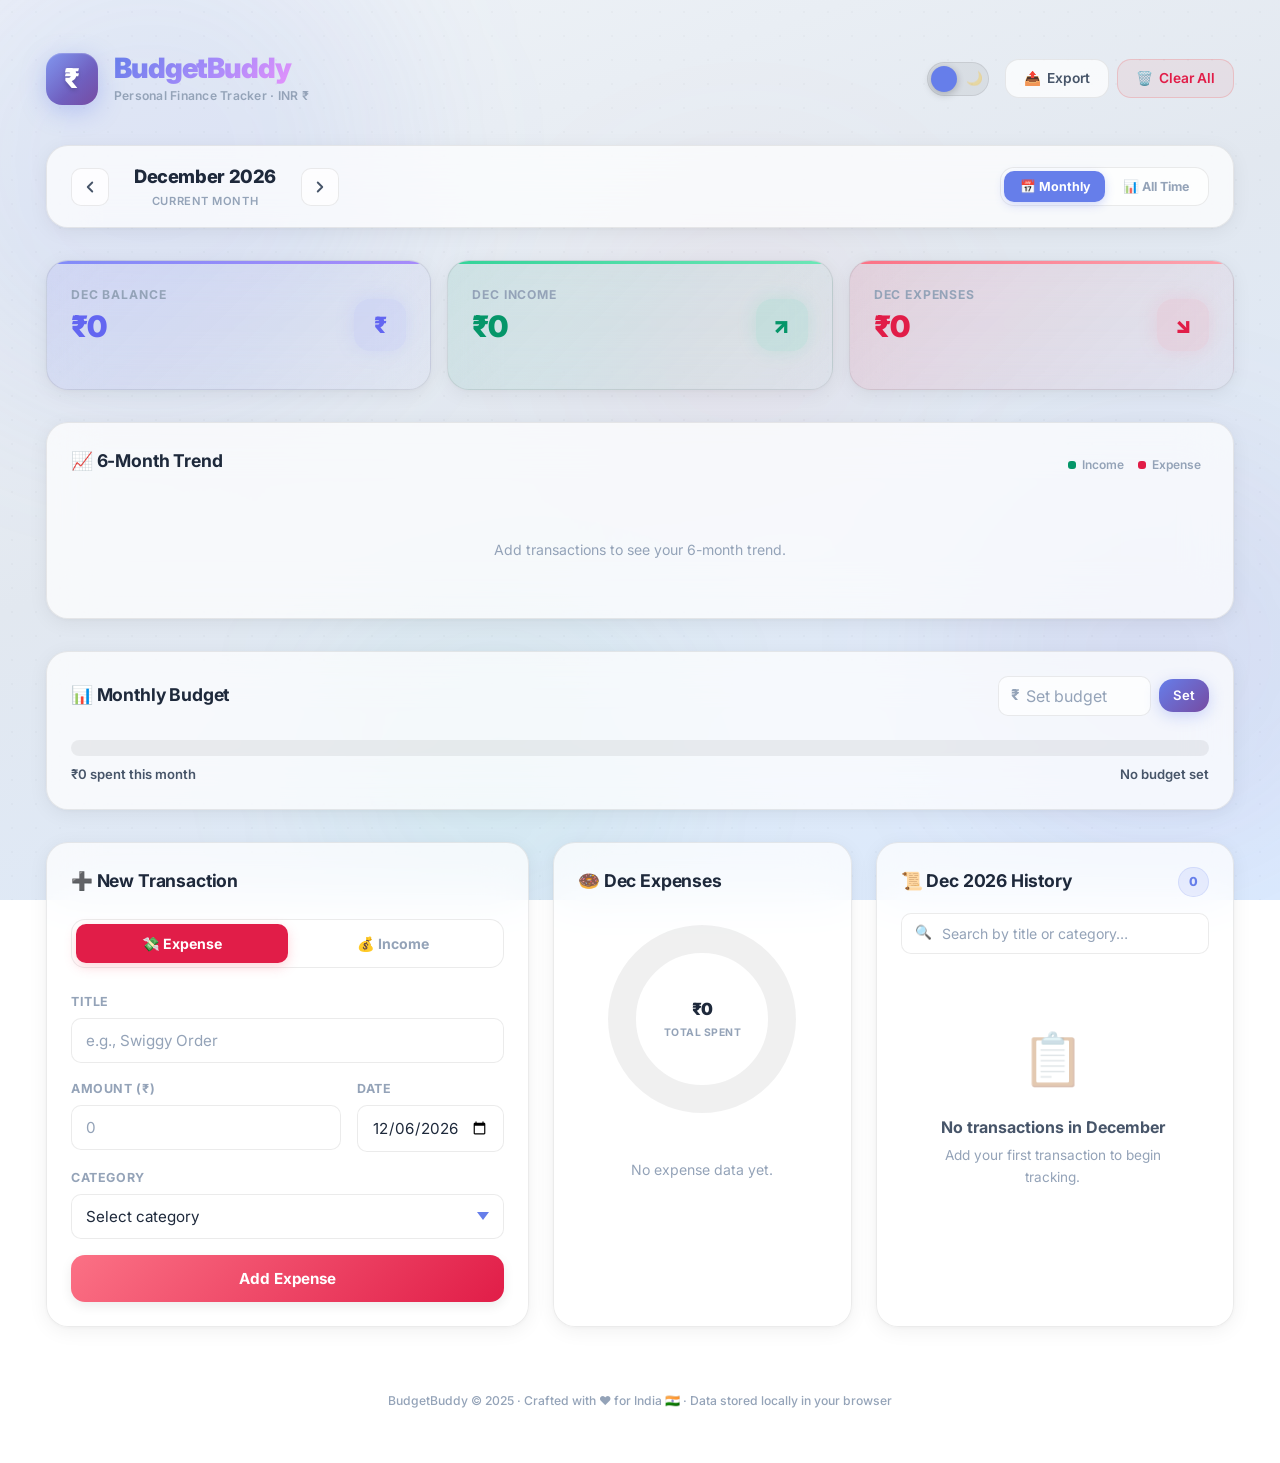
==== index.html @ b24fbd58 "Add files via upload" ====
<!DOCTYPE html>
<html lang="en" data-theme="dark">
<head>
  <meta charset="UTF-8">
  <meta name="viewport" content="width=device-width, initial-scale=1.0">
  <meta name="description" content="BudgetBuddy – Premium INR Budget Tracker with monthly tracking.">
  <meta name="theme-color" content="#0a0a1a">
  <title>BudgetBuddy — INR Budget &amp; Expenditure Tracker</title>
  <link rel="icon" href="data:image/svg+xml,<svg xmlns='http://www.w3.org/2000/svg' viewBox='0 0 100 100'><text y='.9em' font-size='90'>₹</text></svg>">
  <link rel="preconnect" href="https://fonts.googleapis.com">
  <link rel="preconnect" href="https://fonts.gstatic.com" crossorigin>
  <link href="https://fonts.googleapis.com/css2?family=Inter:wght@400;500;600;700;800;900&display=swap" rel="stylesheet">
  <link rel="stylesheet" href="styles.css">
</head>
<body>

  <!-- Ambient Orbs -->
  <div class="bg-effects" aria-hidden="true">
    <div class="orb orb-1"></div>
    <div class="orb orb-2"></div>
    <div class="orb orb-3"></div>
    <div class="orb orb-4"></div>
  </div>

  <!-- Toasts -->
  <div id="toast-container" class="toast-container" aria-live="polite"></div>

  <!-- Confirm Modal -->
  <div id="confirm-modal" class="modal-overlay hidden" role="dialog" aria-modal="true" aria-labelledby="confirm-title">
    <div class="modal-card">
      <div class="modal-icon" aria-hidden="true">⚠️</div>
      <h3 id="confirm-title" class="modal-title">Are you sure?</h3>
      <p id="confirm-message" class="modal-message"></p>
      <div class="modal-actions">
        <button id="confirm-cancel" class="btn btn-ghost">Cancel</button>
        <button id="confirm-ok" class="btn btn-danger">Yes, Confirm</button>
      </div>
    </div>
  </div>

  <!-- Budget Alert Banner -->
  <div id="budget-alert-banner" class="budget-alert-banner hidden" role="alert">
    <div class="alert-content">
      <span class="alert-icon" aria-hidden="true">🔔</span>
      <div class="alert-text">
        <p class="alert-primary" id="alert-primary-text"></p>
        <p class="alert-secondary" id="alert-secondary-text"></p>
      </div>
      <button class="alert-close" id="alert-close" aria-label="Dismiss">✕</button>
    </div>
    <div class="alert-progress" id="alert-progress"></div>
  </div>

  <!-- ===== APP ===== -->
  <div class="app">

    <!-- Header -->
    <header class="header">
      <div class="header-brand">
        <div class="brand-logo" aria-hidden="true"><span class="brand-rupee">₹</span></div>
        <div>
          <h1 class="brand-name">BudgetBuddy</h1>
          <p class="brand-tagline">Personal Finance Tracker · INR ₹</p>
        </div>
      </div>
      <div class="header-controls">
        <button class="theme-toggle" id="theme-toggle" aria-label="Switch to light mode" title="Toggle theme">
          <span class="theme-toggle-icon sun-icon" aria-hidden="true">☀️</span>
          <span class="theme-toggle-icon moon-icon" aria-hidden="true">🌙</span>
          <span class="theme-toggle-thumb"></span>
        </button>
        <div class="header-actions">
          <button id="btn-export" class="btn btn-outline" title="Export CSV">
            <span aria-hidden="true">📤</span><span class="btn-label">Export</span>
          </button>
          <button id="btn-clear" class="btn btn-danger-outline" title="Clear all">
            <span aria-hidden="true">🗑️</span><span class="btn-label">Clear All</span>
          </button>
        </div>
      </div>
    </header>

    <!-- ===== Month Navigator ===== -->
    <section class="month-nav glass-card" aria-label="Month Navigation">
      <div class="month-nav-row">
        <button class="month-arrow" id="month-prev" aria-label="Previous month">
          <svg width="18" height="18" viewBox="0 0 24 24" fill="none" stroke="currentColor" stroke-width="2.5" stroke-linecap="round" stroke-linejoin="round"><polyline points="15 18 9 12 15 6"/></svg>
        </button>
        <div class="month-display">
          <span class="month-label" id="month-label">January 2025</span>
          <span class="month-sub" id="month-sub">Viewing this month</span>
        </div>
        <button class="month-arrow" id="month-next" aria-label="Next month">
          <svg width="18" height="18" viewBox="0 0 24 24" fill="none" stroke="currentColor" stroke-width="2.5" stroke-linecap="round" stroke-linejoin="round"><polyline points="9 18 15 12 9 6"/></svg>
        </button>
      </div>
      <div class="view-toggle" role="radiogroup" aria-label="View mode">
        <button class="view-btn" data-view="month" role="radio" aria-checked="true">
          📅 Monthly
        </button>
        <button class="view-btn" data-view="all" role="radio" aria-checked="false">
          📊 All Time
        </button>
        <div class="view-slider" id="view-slider"></div>
      </div>
    </section>

    <!-- ===== Dashboard ===== -->
    <section class="dashboard" aria-label="Financial Summary">
      <article class="summary-card card-balance">
        <div class="card-accent"></div>
        <div class="summary-content">
          <span class="summary-label" id="lbl-balance">Balance</span>
          <span class="summary-amount balance-amount" id="total-balance">₹0</span>
          <span class="summary-comparison" id="cmp-balance"></span>
        </div>
        <div class="summary-icon" aria-hidden="true">
          <span class="icon-glow balance-glow">₹</span>
        </div>
      </article>
      <article class="summary-card card-income">
        <div class="card-accent"></div>
        <div class="summary-content">
          <span class="summary-label" id="lbl-income">Income</span>
          <span class="summary-amount income-amount" id="total-income">₹0</span>
          <span class="summary-comparison" id="cmp-income"></span>
        </div>
        <div class="summary-icon" aria-hidden="true">
          <span class="icon-glow income-glow">↗</span>
        </div>
      </article>
      <article class="summary-card card-expense">
        <div class="card-accent"></div>
        <div class="summary-content">
          <span class="summary-label" id="lbl-expense">Expenses</span>
          <span class="summary-amount expense-amount" id="total-expenses">₹0</span>
          <span class="summary-comparison" id="cmp-expense"></span>
        </div>
        <div class="summary-icon" aria-hidden="true">
          <span class="icon-glow expense-glow">↘</span>
        </div>
      </article>
    </section>

    <!-- ===== 6-Month Overview Chart ===== -->
    <section class="overview-section glass-card" aria-label="6-Month Overview">
      <div class="overview-header">
        <h2 class="section-title">📈 6-Month Trend</h2>
        <div class="overview-legend-inline">
          <span class="ov-legend-dot ov-income-dot"></span><span class="ov-legend-text">Income</span>
          <span class="ov-legend-dot ov-expense-dot"></span><span class="ov-legend-text">Expense</span>
        </div>
      </div>
      <div class="overview-chart" id="overview-chart">
        <!-- Rendered by JS -->
      </div>
      <div class="overview-empty hidden" id="overview-empty">
        <p>Add transactions to see your 6-month trend.</p>
      </div>
    </section>

    <!-- ===== Budget Tracker ===== -->
    <section class="budget-tracker glass-card" aria-label="Monthly Budget">
      <div class="budget-header">
        <h2 class="section-title">📊 Monthly Budget</h2>
        <div class="budget-setter">
          <div class="input-with-prefix">
            <span class="input-prefix">₹</span>
            <input type="number" id="budget-input" placeholder="Set budget" min="0" step="500" aria-label="Budget in rupees">
          </div>
          <button id="btn-set-budget" class="btn btn-primary btn-sm">Set</button>
        </div>
      </div>
      <div class="progress-container">
        <div class="progress-track" role="progressbar" aria-valuenow="0" aria-valuemin="0" aria-valuemax="100" id="budget-progressbar">
          <div class="progress-fill" id="budget-fill"></div>
          <div class="progress-glow" id="budget-glow"></div>
        </div>
        <div class="progress-labels">
          <span id="budget-spent">₹0 spent this month</span>
          <span id="budget-percent">No budget set</span>
        </div>
      </div>
    </section>

    <!-- ===== Content Grid ===== -->
    <div class="content-grid">

      <!-- Form -->
      <section class="glass-card form-section" aria-label="Add Transaction">
        <h2 class="section-title">➕ New Transaction</h2>
        <form id="transaction-form" novalidate>
          <div class="type-toggle" role="radiogroup" aria-label="Transaction type">
            <div class="toggle-slider" id="toggle-slider"></div>
            <button type="button" class="toggle-btn active" data-type="expense" role="radio" aria-checked="true">💸 Expense</button>
            <button type="button" class="toggle-btn" data-type="income" role="radio" aria-checked="false">💰 Income</button>
          </div>
          <div class="form-group">
            <label for="tx-title">Title</label>
            <input type="text" id="tx-title" placeholder="e.g., Swiggy Order" required maxlength="60" autocomplete="off">
          </div>
          <div class="form-row">
            <div class="form-group">
              <label for="tx-amount">Amount (₹)</label>
              <input type="number" id="tx-amount" placeholder="0" min="1" step="1" required>
            </div>
            <div class="form-group">
              <label for="tx-date">Date</label>
              <input type="date" id="tx-date" required>
            </div>
          </div>
          <div class="form-group">
            <label for="tx-category">Category</label>
            <select id="tx-category" required>
              <option value="" disabled selected>Select category</option>
            </select>
          </div>
          <button type="submit" class="btn btn-submit btn-block expense-mode" id="btn-submit">
            <span id="btn-submit-text">Add Expense</span>
          </button>
        </form>
      </section>

      <!-- Donut Chart -->
      <section class="glass-card chart-section" aria-label="Expense Breakdown">
        <h2 class="section-title" id="donut-title">🍩 Expense Breakdown</h2>
        <div class="chart-body">
          <div class="donut-wrapper">
            <svg class="donut-svg" viewBox="0 0 200 200" id="donut-svg">
              <circle class="donut-track" cx="100" cy="100" r="80"/>
            </svg>
            <div class="donut-center">
              <span class="donut-total" id="donut-total">₹0</span>
              <span class="donut-label">Total Spent</span>
            </div>
          </div>
          <div class="legend" id="category-legend">
            <p class="legend-empty">No expense data yet.</p>
          </div>
        </div>
      </section>

      <!-- History -->
      <section class="glass-card history-section" aria-label="Transaction History">
        <div class="history-header">
          <h2 class="section-title" id="history-title">📜 History</h2>
          <span class="badge" id="tx-count">0</span>
        </div>
        <div class="search-wrapper">
          <span class="search-icon" aria-hidden="true">🔍</span>
          <input type="text" id="search-input" class="search-input" placeholder="Search by title or category…" aria-label="Search">
        </div>
        <div class="history-list" id="history-list">
          <div class="empty-state">
            <div class="empty-icon" aria-hidden="true">📋</div>
            <p class="empty-title">No transactions yet</p>
            <p class="empty-subtitle">Add your first transaction to begin tracking.</p>
          </div>
        </div>
      </section>
    </div>

    <footer class="footer">
      <p>BudgetBuddy © 2025 · Crafted with ❤️ for India 🇮🇳 · Data stored locally in your browser</p>
    </footer>
  </div>

  <script src="app.js"></script>
</body>
</html>
---- styles.css ----
/* ==========================================================================
   1. DESIGN TOKENS — LIGHT (Default)
   ========================================================================== */
:root {
  --bg-start: #050510;
  --bg-mid:   #0f0f2d;
  --bg-end:   #0a1628;
  --bg-dot:   rgba(255,255,255,0.018);

  --surface:       rgba(255,255,255,0.04);
  --surface-hover: rgba(255,255,255,0.065);
  --surface-input: rgba(255,255,255,0.055);
  --surface-strong:rgba(255,255,255,0.085);

  --border:       rgba(255,255,255,0.07);
  --border-hover: rgba(255,255,255,0.14);
  --border-focus: rgba(102,126,234,0.5);

  --text-1: #ffffff;
  --text-2: rgba(255,255,255,0.72);
  --text-3: rgba(255,255,255,0.42);
  --text-on: #ffffff;

  --shadow-card:      0 8px 32px rgba(0,0,0,0.3),0 2px 8px rgba(0,0,0,0.2);
  --shadow-card-up:   0 16px 48px rgba(0,0,0,0.4),0 4px 12px rgba(0,0,0,0.25);
  --shadow-btn:       0 4px 15px rgba(0,0,0,0.25);
  --shadow-modal:     0 25px 80px rgba(0,0,0,0.55);
  --blur: 20px;

  --color-balance: #818cf8;
  --color-income:  #34d399;
  --color-expense: #fb7185;
  --color-primary: #667eea;
  --color-danger:  #ef4444;
  --color-warning: #f59e0b;

  --card-bal-bg: linear-gradient(135deg,rgba(129,140,248,.12),rgba(129,140,248,.02));
  --card-inc-bg: linear-gradient(135deg,rgba(52,211,153,.12),rgba(52,211,153,.02));
  --card-exp-bg: linear-gradient(135deg,rgba(251,113,133,.12),rgba(251,113,133,.02));

  --prog-track:   rgba(255,255,255,0.05);
  --prog-safe:    linear-gradient(90deg,#34d399,#10b981);
  --prog-warning: linear-gradient(90deg,#fbbf24,#f59e0b);
  --prog-danger:  linear-gradient(90deg,#fb7185,#ef4444);

  --orb-1:rgba(102,126,234,.18);--orb-2:rgba(118,75,162,.14);
  --orb-3:rgba(52,211,153,.10);--orb-4:rgba(251,113,133,.08);

  --bg-modal: linear-gradient(135deg,#16163a,#0f1e36);
  --bg-toast: linear-gradient(135deg,#16163a,#0f1e36);
  --bg-alert: linear-gradient(135deg,rgba(245,158,11,.12),rgba(245,158,11,.04));

  --toggle-bg:    rgba(255,255,255,0.08);
  --toggle-thumb: #667eea;

  --font:'Inter',-apple-system,BlinkMacSystemFont,'Segoe UI',Roboto,sans-serif;
  --s-xs:4px;--s-sm:8px;--s-md:16px;--s-lg:24px;--s-xl:32px;--s-2xl:48px;
  --r-sm:10px;--r-md:14px;--r-lg:18px;--r-xl:22px;--r-full:999px;
  --ease:cubic-bezier(.4,0,.2,1);--fast:.2s;--normal:.35s;--slow:.55s;
  --max-w:1260px;--pad:20px;
}

/* ==========================================================================
   2. LIGHT MODE TOKENS
   ========================================================================== */
[data-theme="light"]{
  --bg-start:#f0f4f8;--bg-mid:#e2e8f0;--bg-end:#dbeafe;
  --bg-dot:rgba(0,0,0,.018);
  --surface:rgba(255,255,255,.72);--surface-hover:rgba(255,255,255,.88);
  --surface-input:rgba(255,255,255,.7);--surface-strong:rgba(255,255,255,.92);
  --border:rgba(0,0,0,.08);--border-hover:rgba(0,0,0,.14);
  --border-focus:rgba(102,126,234,.5);
  --text-1:#1e293b;--text-2:#475569;--text-3:#94a3b8;--text-on:#fff;
  --shadow-card:0 4px 20px rgba(0,0,0,.06),0 1px 4px rgba(0,0,0,.04);
  --shadow-card-up:0 12px 36px rgba(0,0,0,.10),0 2px 8px rgba(0,0,0,.06);
  --shadow-btn:0 4px 12px rgba(0,0,0,.08);
  --shadow-modal:0 25px 80px rgba(0,0,0,.18);
  --blur:24px;
  --color-balance:#6366f1;--color-income:#059669;--color-expense:#e11d48;
  --card-bal-bg:linear-gradient(135deg,rgba(99,102,241,.10),rgba(99,102,241,.02));
  --card-inc-bg:linear-gradient(135deg,rgba(5,150,105,.10),rgba(5,150,105,.02));
  --card-exp-bg:linear-gradient(135deg,rgba(225,29,72,.10),rgba(225,29,72,.02));
  --prog-track:rgba(0,0,0,.06);
  --orb-1:rgba(102,126,234,.10);--orb-2:rgba(118,75,162,.07);
  --orb-3:rgba(52,211,153,.06);--orb-4:rgba(251,113,133,.05);
  --bg-modal:linear-gradient(135deg,#fff,#f8fafc);
  --bg-toast:linear-gradient(135deg,#fff,#f8fafc);
  --bg-alert:linear-gradient(135deg,rgba(245,158,11,.10),rgba(245,158,11,.02));
  --toggle-bg:rgba(0,0,0,.06);--toggle-thumb:#667eea;
}

/* ==========================================================================
   3. THEME TRANSITION
   ========================================================================== */
.theme-transitioning,
.theme-transitioning *,
.theme-transitioning *::before,
.theme-transitioning *::after{
  transition:background-color .5s var(--ease),color .5s var(--ease),
    border-color .5s var(--ease),box-shadow .5s var(--ease),
    background .5s var(--ease)!important;
}

/* ==========================================================================
   4. RESET
   ========================================================================== */
*,*::before,*::after{margin:0;padding:0;box-sizing:border-box}
html{font-size:16px;-webkit-text-size-adjust:100%;scroll-behavior:smooth}
body{
  font-family:var(--font);color:var(--text-1);line-height:1.6;min-height:100vh;
  background:linear-gradient(160deg,var(--bg-start),var(--bg-mid) 45%,var(--bg-end));
  background-attachment:fixed;-webkit-font-smoothing:antialiased;
  overflow-x:hidden;position:relative;
}
body::before{
  content:'';position:fixed;inset:0;
  background-image:radial-gradient(var(--bg-dot) 1px,transparent 1px);
  background-size:24px 24px;z-index:0;pointer-events:none;
}
img,svg{display:block;max-width:100%}
input,select,button,textarea{font-family:inherit;font-size:inherit}
a{color:inherit;text-decoration:none}

/* ==========================================================================
   5. ORBS
   ========================================================================== */
.bg-effects{position:fixed;inset:0;z-index:0;pointer-events:none;overflow:hidden}
.orb{position:absolute;border-radius:50%;filter:blur(80px);will-change:transform}
.orb-1{width:500px;height:500px;background:var(--orb-1);top:-10%;left:-8%;animation:of1 18s ease-in-out infinite alternate}
.orb-2{width:400px;height:400px;background:var(--orb-2);top:50%;right:-6%;animation:of2 22s ease-in-out infinite alternate}
.orb-3{width:350px;height:350px;background:var(--orb-3);bottom:-5%;left:25%;animation:of3 20s ease-in-out infinite alternate}
.orb-4{width:300px;height:300px;background:var(--orb-4);top:20%;right:30%;animation:of4 25s ease-in-out infinite alternate}
@keyframes of1{to{transform:translate(80px,60px) scale(1.15)}}
@keyframes of2{to{transform:translate(-70px,-50px) scale(1.1)}}
@keyframes of3{to{transform:translate(60px,-40px) scale(1.2)}}
@keyframes of4{to{transform:translate(-50px,70px) scale(.95)}}

/* ==========================================================================
   6. LAYOUT
   ========================================================================== */
.app{
  position:relative;z-index:1;max-width:var(--max-w);margin:0 auto;padding:var(--pad);
  display:flex;flex-direction:column;gap:var(--s-lg);min-height:100vh;
}

/* ==========================================================================
   7. GLASS CARD
   ========================================================================== */
.glass-card{
  background:var(--surface);backdrop-filter:blur(var(--blur));
  -webkit-backdrop-filter:blur(var(--blur));border:1px solid var(--border);
  border-radius:var(--r-xl);padding:var(--s-lg);box-shadow:var(--shadow-card);
  transition:border-color var(--normal) var(--ease),background var(--normal) var(--ease),
    box-shadow var(--normal) var(--ease);
}
.glass-card:hover{border-color:var(--border-hover);background:var(--surface-hover);box-shadow:var(--shadow-card-up)}
.section-title{font-size:1.1rem;font-weight:700;margin-bottom:var(--s-lg);letter-spacing:-.01em;color:var(--text-1)}

/* ==========================================================================
   8. HEADER
   ========================================================================== */
.header{display:flex;align-items:center;justify-content:space-between;flex-wrap:wrap;gap:var(--s-md);padding:var(--s-md) 0 var(--s-sm)}
.header-brand{display:flex;align-items:center;gap:var(--s-md)}
.brand-logo{
  width:52px;height:52px;border-radius:16px;
  background:linear-gradient(135deg,#667eea,#764ba2);
  display:flex;align-items:center;justify-content:center;flex-shrink:0;
  box-shadow:0 6px 24px rgba(102,126,234,.35),inset 0 1px 1px rgba(255,255,255,.2);
  position:relative;overflow:hidden;
}
.brand-logo::after{content:'';position:absolute;inset:0;background:linear-gradient(135deg,rgba(255,255,255,.18),transparent 60%);pointer-events:none}
.brand-rupee{font-size:1.7rem;font-weight:900;color:#fff;line-height:1;position:relative;z-index:1;text-shadow:0 2px 4px rgba(0,0,0,.2)}
.brand-name{font-size:1.55rem;font-weight:900;letter-spacing:-.04em;background:linear-gradient(135deg,#667eea,#a78bfa,#f093fb);-webkit-background-clip:text;background-clip:text;-webkit-text-fill-color:transparent;line-height:1.2}
.brand-tagline{font-size:.76rem;color:var(--text-3);font-weight:600;letter-spacing:.02em}
.header-controls{display:flex;align-items:center;gap:var(--s-md)}
.header-actions{display:flex;gap:var(--s-sm)}

/* ==========================================================================
   9. THEME TOGGLE
   ========================================================================== */
.theme-toggle{
  position:relative;width:62px;height:34px;border-radius:var(--r-full);
  background:var(--toggle-bg);border:1px solid var(--border);cursor:pointer;
  display:flex;align-items:center;padding:0 5px;justify-content:space-between;
  flex-shrink:0;transition:background var(--normal),border-color var(--normal);outline:none;
}
.theme-toggle:focus-visible{box-shadow:0 0 0 3px rgba(102,126,234,.4)}
.theme-toggle-icon{font-size:.85rem;z-index:1;transition:opacity var(--normal);line-height:1}
[data-theme="dark"] .sun-icon{opacity:.35}[data-theme="dark"] .moon-icon{opacity:1}
[data-theme="light"] .sun-icon{opacity:1}[data-theme="light"] .moon-icon{opacity:.35}
.theme-toggle-thumb{
  position:absolute;top:3px;left:3px;width:26px;height:26px;border-radius:50%;
  background:var(--toggle-thumb);box-shadow:0 2px 8px rgba(0,0,0,.25);
  transition:transform var(--normal) var(--ease);z-index:2;
}
[data-theme="dark"] .theme-toggle-thumb{transform:translateX(28px)}
[data-theme="light"] .theme-toggle-thumb{transform:translateX(0)}

/* ==========================================================================
   10. BUTTONS
   ========================================================================== */
.btn{
  display:inline-flex;align-items:center;justify-content:center;gap:6px;
  padding:10px 18px;border:none;border-radius:var(--r-md);font-weight:600;
  font-size:.86rem;cursor:pointer;transition:all var(--fast) var(--ease);
  white-space:nowrap;line-height:1.3;outline:none;position:relative;overflow:hidden;
}
.btn:focus-visible{box-shadow:0 0 0 3px rgba(102,126,234,.45)}
.btn:active{transform:scale(.96)}
.btn-primary{background:linear-gradient(135deg,var(--color-primary),#764ba2);color:var(--text-on);box-shadow:0 4px 15px rgba(102,126,234,.3)}
.btn-primary:hover{box-shadow:0 6px 22px rgba(102,126,234,.45);filter:brightness(1.1)}
.btn-outline{background:var(--surface);color:var(--text-2);border:1px solid var(--border)}
.btn-outline:hover{background:var(--surface-hover);color:var(--text-1);border-color:var(--border-hover)}
.btn-danger{background:linear-gradient(135deg,#ef4444,#dc2626);color:var(--text-on)}
.btn-danger:hover{filter:brightness(1.12)}
.btn-danger-outline{background:rgba(239,68,68,.07);color:var(--color-expense);border:1px solid rgba(239,68,68,.2)}
.btn-danger-outline:hover{background:rgba(239,68,68,.15);border-color:rgba(239,68,68,.4)}
.btn-ghost{background:var(--surface);color:var(--text-2)}
.btn-ghost:hover{background:var(--surface-hover);color:var(--text-1)}
.btn-sm{padding:8px 14px;font-size:.82rem}
.btn-block{width:100%}
.btn-submit{
  padding:14px 20px;font-size:.95rem;font-weight:700;border-radius:var(--r-md);
  color:var(--text-on);box-shadow:var(--shadow-btn);letter-spacing:-.01em;
}
.btn-submit:hover{filter:brightness(1.1);box-shadow:0 8px 28px rgba(0,0,0,.3);transform:translateY(-1px)}
.btn-submit:active{transform:translateY(0) scale(.98)}
.btn-submit.expense-mode{background:linear-gradient(135deg,#fb7185,#e11d48)}
.btn-submit.income-mode{background:linear-gradient(135deg,#34d399,#059669)}

/* ==========================================================================
   11. MONTH NAVIGATOR
   ========================================================================== */
.month-nav{
  display:flex;align-items:center;justify-content:space-between;
  gap:var(--s-md);flex-wrap:wrap;padding:var(--s-md) var(--s-lg);
}
.month-nav-row{display:flex;align-items:center;gap:var(--s-md)}
.month-arrow{
  width:38px;height:38px;border-radius:var(--r-sm);border:1px solid var(--border);
  background:var(--surface);color:var(--text-2);cursor:pointer;
  display:flex;align-items:center;justify-content:center;
  transition:all var(--fast) var(--ease);flex-shrink:0;outline:none;
}
.month-arrow:hover{background:var(--surface-hover);color:var(--text-1);border-color:var(--border-hover);transform:scale(1.06)}
.month-arrow:active{transform:scale(.94)}
.month-arrow:focus-visible{box-shadow:0 0 0 3px rgba(102,126,234,.4)}
.month-arrow svg{width:18px;height:18px}

.month-display{display:flex;flex-direction:column;align-items:center;gap:2px;min-width:160px}
.month-label{font-size:1.15rem;font-weight:800;color:var(--text-1);letter-spacing:-.02em;transition:opacity .2s}
.month-sub{font-size:.7rem;font-weight:600;color:var(--text-3);text-transform:uppercase;letter-spacing:.05em}

/* View Toggle (Monthly / All Time) */
.view-toggle{
  display:flex;position:relative;background:var(--surface);border:1px solid var(--border);
  border-radius:var(--r-md);padding:3px;
}
.view-slider{
  position:absolute;top:3px;left:3px;width:calc(50% - 3px);bottom:3px;
  border-radius:var(--r-sm);background:var(--color-primary);
  box-shadow:0 3px 10px rgba(102,126,234,.3);
  transition:transform var(--normal) var(--ease);z-index:0;
}
.view-slider.slide-right{transform:translateX(100%)}
.view-btn{
  flex:1;position:relative;z-index:1;padding:8px 16px;border:none;background:transparent;
  color:var(--text-3);font-weight:700;font-size:.78rem;cursor:pointer;
  transition:color var(--normal);border-radius:var(--r-sm);user-select:none;
  white-space:nowrap;
}
.view-btn.active{color:var(--text-on)}

/* ==========================================================================
   12. DASHBOARD CARDS
   ========================================================================== */
.dashboard{display:grid;grid-template-columns:1fr;gap:var(--s-md)}
.summary-card{
  position:relative;display:flex;align-items:center;justify-content:space-between;
  padding:var(--s-lg);border-radius:var(--r-xl);backdrop-filter:blur(var(--blur));
  -webkit-backdrop-filter:blur(var(--blur));border:1px solid var(--border);
  box-shadow:var(--shadow-card);overflow:hidden;
  transition:transform var(--normal) var(--ease),box-shadow var(--normal) var(--ease);
}
.summary-card:hover{transform:translateY(-4px);box-shadow:var(--shadow-card-up)}
.card-accent{position:absolute;top:0;left:0;right:0;height:3px}
.card-balance .card-accent{background:linear-gradient(90deg,#818cf8,#a78bfa)}
.card-income .card-accent{background:linear-gradient(90deg,#34d399,#6ee7b7)}
.card-expense .card-accent{background:linear-gradient(90deg,#fb7185,#fda4af)}
.card-balance{background:var(--card-bal-bg)}.card-income{background:var(--card-inc-bg)}.card-expense{background:var(--card-exp-bg)}
.summary-content{display:flex;flex-direction:column;gap:4px}
.summary-label{font-size:.76rem;font-weight:700;color:var(--text-3);text-transform:uppercase;letter-spacing:.07em}
.summary-amount{font-size:1.55rem;font-weight:900;letter-spacing:-.03em;line-height:1.15}
.balance-amount{color:var(--color-balance)}.income-amount{color:var(--color-income)}.expense-amount{color:var(--color-expense)}
.balance-amount.negative-balance{color:var(--color-expense)}

/* Comparison tag under amount */
.summary-comparison{
  font-size:.7rem;font-weight:700;letter-spacing:.02em;
  min-height:18px;display:inline-flex;align-items:center;gap:4px;
}
.cmp-up{color:var(--color-income)}.cmp-down{color:var(--color-expense)}.cmp-neutral{color:var(--text-3)}

.summary-icon{flex-shrink:0}
.icon-glow{
  display:flex;align-items:center;justify-content:center;
  width:52px;height:52px;border-radius:16px;font-size:1.4rem;font-weight:900;
}
.balance-glow{background:rgba(129,140,248,.12);color:var(--color-balance);box-shadow:0 0 20px rgba(129,140,248,.15)}
.income-glow{background:rgba(52,211,153,.12);color:var(--color-income);box-shadow:0 0 20px rgba(52,211,153,.15)}
.expense-glow{background:rgba(251,113,133,.12);color:var(--color-expense);box-shadow:0 0 20px rgba(251,113,133,.15)}
.amount-updated{animation:amPulse .4s var(--ease)}
@keyframes amPulse{0%{transform:scale(1)}40%{transform:scale(1.05)}100%{transform:scale(1)}}

/* ==========================================================================
   13. 6-MONTH OVERVIEW CHART
   ========================================================================== */
.overview-section .section-title{margin-bottom:var(--s-sm)}
.overview-header{display:flex;align-items:center;justify-content:space-between;flex-wrap:wrap;gap:var(--s-sm);margin-bottom:var(--s-lg)}
.overview-legend-inline{display:flex;align-items:center;gap:6px;font-size:.75rem;font-weight:600;color:var(--text-3)}
.ov-legend-dot{width:8px;height:8px;border-radius:3px}.ov-legend-text{margin-right:8px}
.ov-income-dot{background:var(--color-income)}.ov-expense-dot{background:var(--color-expense)}

.overview-chart{
  display:flex;align-items:flex-end;gap:8px;height:200px;padding:0 4px;
  border-bottom:1px solid var(--border);position:relative;
}
/* Y-axis labels */
.overview-chart::before{
  content:'';position:absolute;left:0;right:0;top:50%;border-top:1px dashed var(--border);
  pointer-events:none;
}

.month-col{
  flex:1;display:flex;flex-direction:column;align-items:center;gap:6px;
  height:100%;cursor:pointer;position:relative;min-width:0;
  transition:opacity var(--fast);
}
.month-col:hover{opacity:.85}
.month-col.active-col{opacity:1}
.month-col.active-col .mc-label{color:var(--color-primary);font-weight:800}

.mc-bars{
  flex:1;width:100%;display:flex;align-items:flex-end;justify-content:center;gap:3px;
}
.mc-bar{
  flex:1;max-width:22px;border-radius:5px 5px 0 0;min-height:3px;
  transition:height var(--slow) var(--ease);position:relative;
}
.mc-bar-income{background:linear-gradient(to top,var(--color-income),rgba(52,211,153,.6))}
.mc-bar-expense{background:linear-gradient(to top,var(--color-expense),rgba(251,113,133,.6))}

/* Tooltip on hover */
.mc-bar .mc-tip{
  position:absolute;bottom:calc(100% + 6px);left:50%;transform:translateX(-50%);
  padding:4px 8px;background:var(--surface-strong);backdrop-filter:blur(12px);
  border:1px solid var(--border-hover);border-radius:6px;font-size:.68rem;font-weight:700;
  white-space:nowrap;pointer-events:none;opacity:0;
  transition:opacity var(--fast);z-index:10;color:var(--text-1);
}
.mc-bar:hover .mc-tip{opacity:1}

.mc-label{font-size:.68rem;font-weight:600;color:var(--text-3);white-space:nowrap;transition:color var(--fast)}
.mc-net{font-size:.62rem;font-weight:700;white-space:nowrap}
.mc-net.positive{color:var(--color-income)}.mc-net.negative{color:var(--color-expense)}.mc-net.zero{color:var(--text-3)}

.overview-empty{text-align:center;padding:var(--s-xl) 0;color:var(--text-3);font-size:.88rem}
.overview-empty.hidden{display:none}

/* ==========================================================================
   14. BUDGET TRACKER
   ========================================================================== */
.budget-tracker .budget-header{display:flex;align-items:center;justify-content:space-between;flex-wrap:wrap;gap:var(--s-md);margin-bottom:var(--s-lg)}
.budget-tracker .section-title{margin-bottom:0}
.budget-setter{display:flex;align-items:center;gap:var(--s-sm)}
.input-with-prefix{
  display:flex;align-items:center;background:var(--surface-input);border:1px solid var(--border);
  border-radius:var(--r-sm);padding-left:12px;transition:border-color var(--fast),box-shadow var(--fast);
}
.input-with-prefix:focus-within{border-color:var(--border-focus);box-shadow:0 0 0 3px rgba(102,126,234,.12)}
.input-prefix{color:var(--text-3);font-weight:800;font-size:.92rem;pointer-events:none;user-select:none}
.input-with-prefix input{border:none;background:transparent;color:var(--text-1);padding:9px 12px 9px 6px;width:130px;outline:none}
.input-with-prefix input::placeholder{color:var(--text-3)}
.progress-container{display:flex;flex-direction:column;gap:var(--s-sm)}
.progress-track{width:100%;height:16px;background:var(--prog-track);border-radius:var(--r-full);overflow:hidden;position:relative}
.progress-fill{height:100%;border-radius:var(--r-full);width:0%;transition:width var(--slow) var(--ease);position:relative;z-index:1}
.progress-fill::after{content:'';position:absolute;inset:0;background:linear-gradient(90deg,transparent,rgba(255,255,255,.25) 50%,transparent);animation:shimmer 2.2s infinite}
@keyframes shimmer{0%{transform:translateX(-100%)}100%{transform:translateX(100%)}}
.progress-glow{position:absolute;top:-2px;left:0;height:20px;width:0%;border-radius:var(--r-full);filter:blur(6px);opacity:.5;transition:width var(--slow) var(--ease);z-index:0}
.progress-fill.safe{background:var(--prog-safe)}.progress-fill.warning{background:var(--prog-warning)}.progress-fill.danger{background:var(--prog-danger)}
.progress-glow.safe{background:var(--prog-safe)}.progress-glow.warning{background:var(--prog-warning)}.progress-glow.danger{background:var(--prog-danger)}
.progress-fill.danger{animation:shimmer 2.2s infinite,dangerPulse 1.5s ease-in-out infinite}
@keyframes dangerPulse{0%,100%{opacity:1}50%{opacity:.7}}
.progress-labels{display:flex;justify-content:space-between;font-size:.82rem;color:var(--text-2);font-weight:600}

/* ==========================================================================
   15. CONTENT GRID
   ========================================================================== */
.content-grid{display:grid;grid-template-columns:1fr;gap:var(--s-lg)}

/* ==========================================================================
   16. FORM
   ========================================================================== */
.form-section form{display:flex;flex-direction:column;gap:var(--s-md)}
.form-group{display:flex;flex-direction:column;gap:6px}
.form-group label{font-size:.78rem;font-weight:700;color:var(--text-3);text-transform:uppercase;letter-spacing:.05em}
.form-group input,.form-group select{
  padding:12px 14px;background:var(--surface-input);border:1px solid var(--border);
  border-radius:var(--r-sm);color:var(--text-1);font-size:.95rem;outline:none;
  transition:border-color var(--fast),box-shadow var(--fast),background var(--fast);
  -webkit-appearance:none;appearance:none;
}
.form-group input:focus,.form-group select:focus{border-color:var(--border-focus);box-shadow:0 0 0 3px rgba(102,126,234,.12);background:var(--surface-strong)}
.form-group input::placeholder{color:var(--text-3)}
.form-group select{
  cursor:pointer;
  background-image:url("data:image/svg+xml,%3Csvg xmlns='http://www.w3.org/2000/svg' width='12' height='8'%3E%3Cpath d='M6 8L0 0h12z' fill='%23667eea'/%3E%3C/svg%3E");
  background-repeat:no-repeat;background-position:right 14px center;padding-right:36px;
}
.form-group select option{background:var(--bg-mid);color:var(--text-1)}
[data-theme="light"] .form-group select option{background:#fff;color:#1e293b}
.form-row{display:grid;grid-template-columns:1fr 1fr;gap:var(--s-md)}

/* ==========================================================================
   17. TYPE TOGGLE
   ========================================================================== */
.type-toggle{display:flex;position:relative;background:var(--surface);border:1px solid var(--border);border-radius:var(--r-md);padding:4px;margin-bottom:var(--s-sm)}
.toggle-slider{
  position:absolute;top:4px;left:4px;width:calc(50% - 4px);bottom:4px;
  border-radius:var(--r-sm);background:var(--color-expense);
  box-shadow:0 4px 12px rgba(251,113,133,.3);
  transition:transform var(--normal) var(--ease),background var(--normal) var(--ease),box-shadow var(--normal) var(--ease);z-index:0;
}
.toggle-slider.slide-right{transform:translateX(100%);background:var(--color-income);box-shadow:0 4px 12px rgba(52,211,153,.3)}
.toggle-btn{
  flex:1;position:relative;z-index:1;padding:11px 16px;border:none;background:transparent;
  color:var(--text-3);font-weight:700;font-size:.88rem;cursor:pointer;
  transition:color var(--normal);border-radius:var(--r-sm);user-select:none;
}
.toggle-btn.active{color:var(--text-on)}

/* ==========================================================================
   18. DONUT CHART
   ========================================================================== */
.chart-body{display:flex;flex-direction:column;align-items:center;gap:var(--s-lg)}
.donut-wrapper{position:relative;width:200px;height:200px}
.donut-svg{width:100%;height:100%;transform:rotate(-90deg)}
.donut-track{fill:none;stroke:var(--prog-track);stroke-width:28}
.donut-segment{fill:none;stroke-width:28;stroke-linecap:butt;transition:stroke-dasharray var(--slow),stroke-dashoffset var(--slow)}
.donut-center{position:absolute;top:50%;left:50%;transform:translate(-50%,-50%);display:flex;flex-direction:column;align-items:center;gap:2px;text-align:center}
.donut-total{font-size:1.05rem;font-weight:900;color:var(--text-1);letter-spacing:-.02em}
.donut-label{font-size:.65rem;color:var(--text-3);font-weight:700;text-transform:uppercase;letter-spacing:.05em}
.legend{display:flex;flex-direction:column;gap:6px;width:100%}
.legend-empty{text-align:center;color:var(--text-3);font-size:.88rem;padding:var(--s-md) 0}
.legend-item{display:flex;align-items:center;gap:10px;font-size:.84rem;padding:7px 10px;border-radius:var(--r-sm);transition:background var(--fast)}
.legend-item:hover{background:var(--surface)}
.legend-color{width:10px;height:10px;border-radius:4px;flex-shrink:0}
.legend-emoji{font-size:1rem;flex-shrink:0}
.legend-name{flex:1;color:var(--text-2);font-weight:500}
.legend-value{font-weight:700;color:var(--text-1);font-size:.82rem}
.legend-pct{color:var(--text-3);font-size:.76rem;font-weight:600;min-width:40px;text-align:right}

/* ==========================================================================
   19. HISTORY
   ========================================================================== */
.history-header{display:flex;align-items:center;justify-content:space-between;margin-bottom:var(--s-md)}
.history-header .section-title{margin-bottom:0}
.badge{
  display:inline-flex;align-items:center;justify-content:center;min-width:30px;height:30px;
  padding:0 10px;border-radius:var(--r-full);background:rgba(102,126,234,.12);
  color:var(--color-primary);font-size:.78rem;font-weight:800;border:1px solid rgba(102,126,234,.15);
}
.search-wrapper{position:relative;margin-bottom:var(--s-md)}
.search-icon{position:absolute;left:14px;top:50%;transform:translateY(-50%);font-size:.85rem;pointer-events:none}
.search-input{
  width:100%;padding:11px 14px 11px 40px;background:var(--surface-input);border:1px solid var(--border);
  border-radius:var(--r-sm);color:var(--text-1);font-size:.88rem;outline:none;
  transition:border-color var(--fast),box-shadow var(--fast);
}
.search-input:focus{border-color:var(--border-focus);box-shadow:0 0 0 3px rgba(102,126,234,.1)}
.search-input::placeholder{color:var(--text-3)}
.history-list{
  max-height:500px;overflow-y:auto;display:flex;flex-direction:column;gap:5px;padding-right:4px;
  scrollbar-width:thin;scrollbar-color:rgba(102,126,234,.15) transparent;
}
.history-list::-webkit-scrollbar{width:5px}
.history-list::-webkit-scrollbar-thumb{background:rgba(102,126,234,.15);border-radius:10px}
.tx-item{
  display:flex;align-items:center;gap:12px;padding:12px 14px;border-radius:var(--r-md);
  background:var(--surface);border:1px solid transparent;
  transition:all var(--fast) var(--ease);animation:txIn .35s var(--ease) both;
}
.tx-item:hover{background:var(--surface-hover);border-color:var(--border);transform:translateX(3px)}
@keyframes txIn{from{opacity:0;transform:translateY(-8px)}to{opacity:1;transform:translateY(0)}}
.tx-icon{width:42px;height:42px;border-radius:var(--r-sm);display:flex;align-items:center;justify-content:center;font-size:1.15rem;flex-shrink:0}
.tx-details{flex:1;min-width:0;display:flex;flex-direction:column;gap:2px}
.tx-title{font-weight:600;font-size:.9rem;color:var(--text-1);white-space:nowrap;overflow:hidden;text-overflow:ellipsis}
.tx-meta{font-size:.73rem;color:var(--text-3);font-weight:500}
.tx-right{display:flex;align-items:center;gap:8px;flex-shrink:0}
.tx-amount{font-weight:800;font-size:.92rem;white-space:nowrap}
.tx-inc{color:var(--color-income)}.tx-exp{color:var(--color-expense)}
.btn-delete{
  width:30px;height:30px;border:none;background:rgba(239,68,68,.06);color:var(--color-expense);
  border-radius:var(--r-sm);cursor:pointer;display:flex;align-items:center;justify-content:center;
  font-size:.78rem;font-weight:800;transition:all var(--fast);opacity:0;flex-shrink:0;
}
.tx-item:hover .btn-delete{opacity:1}
.btn-delete:hover{background:rgba(239,68,68,.2);transform:scale(1.12)}
.btn-delete:focus-visible{opacity:1;box-shadow:0 0 0 2px var(--color-expense)}

/* ==========================================================================
   20. EMPTY STATE
   ========================================================================== */
.empty-state{display:flex;flex-direction:column;align-items:center;justify-content:center;padding:var(--s-2xl) var(--s-md);text-align:center}
.empty-icon{font-size:3.2rem;margin-bottom:var(--s-md);opacity:.4}
.empty-title{font-size:1rem;font-weight:700;color:var(--text-2);margin-bottom:4px}
.empty-subtitle{font-size:.85rem;color:var(--text-3);max-width:260px}

/* ==========================================================================
   21. ALERT BANNER
   ========================================================================== */
.budget-alert-banner{
  position:fixed;top:0;left:0;right:0;z-index:900;background:var(--bg-alert);
  backdrop-filter:blur(20px);-webkit-backdrop-filter:blur(20px);
  border-bottom:1px solid rgba(245,158,11,.2);animation:slideDown .5s var(--ease);overflow:hidden;
}
.budget-alert-banner.hidden{display:none}
.budget-alert-banner.alert-danger{background:linear-gradient(135deg,rgba(239,68,68,.12),rgba(239,68,68,.04));border-bottom-color:rgba(239,68,68,.2)}
@keyframes slideDown{from{transform:translateY(-100%);opacity:0}to{transform:translateY(0);opacity:1}}
.alert-content{max-width:var(--max-w);margin:0 auto;padding:14px var(--pad);display:flex;align-items:center;gap:12px}
.alert-icon{font-size:1.5rem;flex-shrink:0}
.alert-text{flex:1}
.alert-primary{font-size:.92rem;font-weight:700;color:var(--text-1);line-height:1.4}
.alert-secondary{font-size:.8rem;font-weight:500;color:var(--text-2);margin-top:2px}
.alert-close{
  width:32px;height:32px;border:none;background:rgba(255,255,255,.08);color:var(--text-2);
  border-radius:var(--r-sm);cursor:pointer;font-size:.85rem;display:flex;align-items:center;
  justify-content:center;flex-shrink:0;transition:all var(--fast);
}
[data-theme="light"] .alert-close{background:rgba(0,0,0,.06)}
.alert-close:hover{background:rgba(255,255,255,.15);color:var(--text-1)}
.alert-progress{height:3px;background:linear-gradient(90deg,#f59e0b,#fbbf24);animation:alertCD 8s linear forwards}
.alert-danger .alert-progress{background:linear-gradient(90deg,#ef4444,#fb7185)}
@keyframes alertCD{from{width:100%}to{width:0%}}

/* ==========================================================================
   22. MODAL
   ========================================================================== */
.modal-overlay{
  position:fixed;inset:0;z-index:1000;background:rgba(0,0,0,.5);backdrop-filter:blur(8px);
  display:flex;align-items:center;justify-content:center;padding:var(--s-lg);animation:fadeIn .2s;
}
.modal-overlay.hidden{display:none}
.modal-card{
  background:var(--bg-modal);border:1px solid var(--border-hover);border-radius:var(--r-xl);
  padding:var(--s-xl) var(--s-xl) var(--s-lg);max-width:420px;width:100%;text-align:center;
  box-shadow:var(--shadow-modal);animation:modalPop .3s var(--ease);
}
@keyframes modalPop{from{opacity:0;transform:scale(.92) translateY(16px)}to{opacity:1;transform:scale(1) translateY(0)}}
.modal-icon{font-size:2.6rem;margin-bottom:var(--s-md)}
.modal-title{font-size:1.2rem;font-weight:800;margin-bottom:var(--s-sm);color:var(--text-1)}
.modal-message{font-size:.9rem;color:var(--text-2);margin-bottom:var(--s-lg);line-height:1.55}
.modal-actions{display:flex;gap:var(--s-sm);justify-content:center}
.modal-actions .btn{min-width:110px}

/* ==========================================================================
   23. TOASTS
   ========================================================================== */
.toast-container{position:fixed;top:20px;right:20px;z-index:2000;display:flex;flex-direction:column;gap:10px;pointer-events:none;max-width:400px;width:calc(100% - 40px)}
.toast{
  display:flex;align-items:center;gap:10px;padding:14px 18px;border-radius:var(--r-md);
  background:var(--bg-toast);border:1px solid var(--border-hover);box-shadow:var(--shadow-card);
  font-size:.88rem;font-weight:500;color:var(--text-1);pointer-events:auto;
  transform:translateX(120%);opacity:0;transition:all var(--normal) var(--ease);
  backdrop-filter:blur(16px);
}
.toast-show{transform:translateX(0);opacity:1}.toast-hide{transform:translateX(120%);opacity:0}
.toast-success{border-left:4px solid var(--color-income)}.toast-error{border-left:4px solid var(--color-expense)}
.toast-info{border-left:4px solid var(--color-primary)}.toast-warning{border-left:4px solid var(--color-warning)}
.toast-icon{font-size:1.1rem;flex-shrink:0}

/* ==========================================================================
   24. FOOTER
   ========================================================================== */
.footer{text-align:center;padding:var(--s-xl) 0 var(--s-md);font-size:.76rem;color:var(--text-3);font-weight:500;margin-top:auto}
@keyframes fadeIn{from{opacity:0}to{opacity:1}}

/* ==========================================================================
   25. RESPONSIVE
   ========================================================================== */
@media(min-width:600px){
  .dashboard{grid-template-columns:repeat(3,1fr)}
  .summary-amount{font-size:1.45rem}
}
@media(min-width:768px){
  :root{--pad:28px}
  .app{gap:var(--s-xl)}
  .content-grid{grid-template-columns:1fr 1fr}
  .history-section{grid-column:1/-1}
  .summary-amount{font-size:1.7rem}
  .brand-name{font-size:1.75rem}
}
@media(min-width:1100px){
  :root{--pad:36px}
  .content-grid{grid-template-columns:1fr 1fr 1.2fr}
  .history-section{grid-column:auto}
  .summary-amount{font-size:1.85rem}
  .btn-delete{opacity:.3}.tx-item:hover .btn-delete{opacity:1}
}
@media(max-width:599px){
  .header{flex-direction:column;align-items:flex-start}
  .header-controls{width:100%;justify-content:space-between}
  .header-actions .btn-label{display:none}
  .month-nav{flex-direction:column;gap:var(--s-sm);padding:var(--s-md)}
  .month-nav-row{width:100%;justify-content:space-between}
  .view-toggle{width:100%}
  .budget-tracker .budget-header{flex-direction:column;align-items:flex-start}
  .budget-setter{width:100%}.input-with-prefix{flex:1}.input-with-prefix input{width:100%}
  .form-row{grid-template-columns:1fr}
  .btn-delete{opacity:.5}
  .summary-amount{font-size:1.3rem}
  .donut-wrapper{width:170px;height:170px}
  .brand-logo{width:44px;height:44px;border-radius:13px}
  .brand-rupee{font-size:1.4rem}.brand-name{font-size:1.35rem}
  .overview-chart{height:160px;gap:4px}
  .mc-bar{max-width:16px}.mc-label{font-size:.6rem}
  .mc-net{display:none}
}

/* ==========================================================================
   26. ACCESSIBILITY
   ========================================================================== */
*:focus-visible{outline:2px solid var(--color-primary);outline-offset:2px}
@media(prefers-reduced-motion:reduce){
  *,*::before,*::after{animation-duration:.01ms!important;animation-iteration-count:1!important;transition-duration:.01ms!important}
  .orb{animation:none!important}.progress-fill::after{animation:none}
}
.sr-only{position:absolute;width:1px;height:1px;padding:0;margin:-1px;overflow:hidden;clip:rect(0,0,0,0);white-space:nowrap;border:0}
.toggle-btn,.summary-icon,.brand-logo,.view-btn{user-select:none}
input[type="number"]::-webkit-inner-spin-button,input[type="number"]::-webkit-outer-spin-button{-webkit-appearance:none;margin:0}
input[type="number"]{-moz-appearance:textfield}
input[type="date"]::-webkit-calendar-picker-indicator{filter:invert(.6);cursor:pointer}
[data-theme="light"] input[type="date"]::-webkit-calendar-picker-indicator{filter:none}
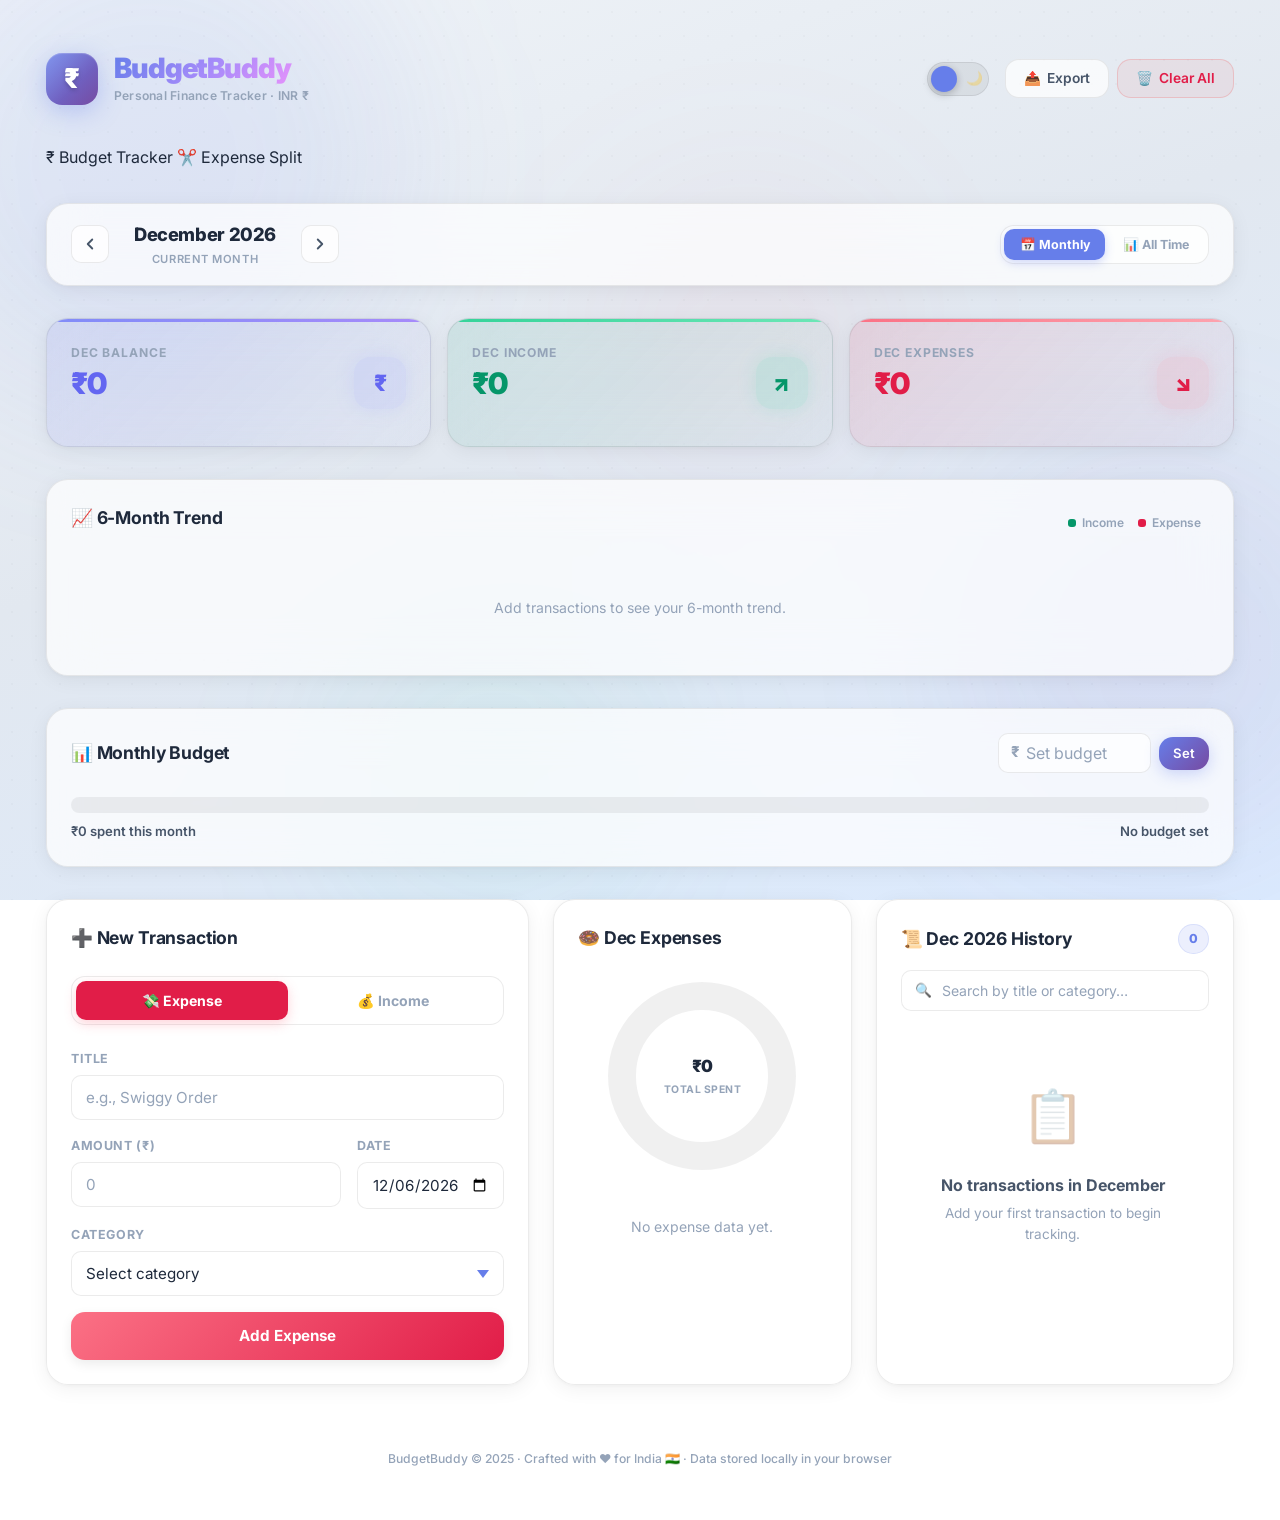
==== commit 7f0d52ed: "Update index.html" ====
--- a/index.html
+++ b/index.html
@@ -1,11 +1,11 @@
 <!DOCTYPE html>
-<html lang="en" data-theme="dark">
+<html lang="en" data-theme="light">
 <head>
   <meta charset="UTF-8">
   <meta name="viewport" content="width=device-width, initial-scale=1.0">
   <meta name="description" content="BudgetBuddy – Premium INR Budget Tracker with monthly tracking.">
   <meta name="theme-color" content="#0a0a1a">
-  <title>BudgetBuddy — INR Budget &amp; Expenditure Tracker</title>
+  <title>BudgetBuddy — INR Budget & Expenditure Tracker</title>
   <link rel="icon" href="data:image/svg+xml,<svg xmlns='http://www.w3.org/2000/svg' viewBox='0 0 100 100'><text y='.9em' font-size='90'>₹</text></svg>">
   <link rel="preconnect" href="https://fonts.googleapis.com">
   <link rel="preconnect" href="https://fonts.gstatic.com" crossorigin>
@@ -79,6 +79,18 @@
         </div>
       </div>
     </header>
+
+    <!-- ===== Page Navigation ===== -->
+    <nav class="page-nav" aria-label="Site Navigation">
+      <a href="index.html" class="page-nav-link active" aria-current="page">
+        <span class="page-nav-emoji" aria-hidden="true">₹</span>
+        <span>Budget Tracker</span>
+      </a>
+      <a href="split.html" class="page-nav-link">
+        <span class="page-nav-emoji" aria-hidden="true">✂️</span>
+        <span>Expense Split</span>
+      </a>
+    </nav>
 
     <!-- ===== Month Navigator ===== -->
     <section class="month-nav glass-card" aria-label="Month Navigation">
@@ -267,4 +279,4 @@
 
   <script src="app.js"></script>
 </body>
-</html>+</html>
